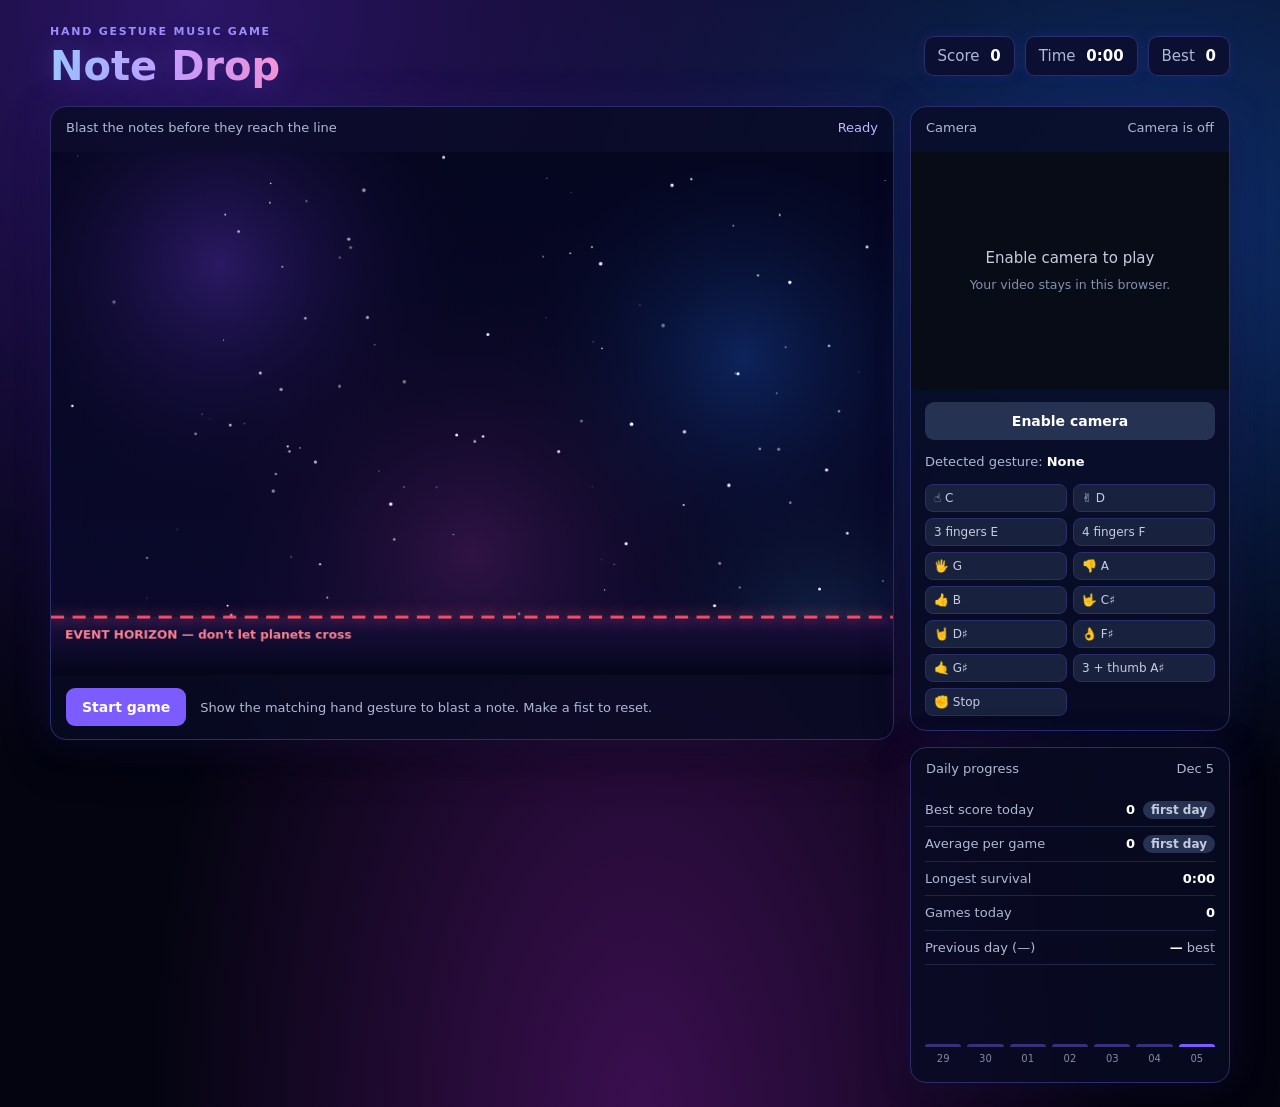
==== game.html @ d1600d1f "final structure" ====
<!doctype html>
<html lang="en">
<head>
  <meta charset="utf-8">
  <meta name="viewport" content="width=device-width, initial-scale=1">
  <title>Note Drop — Hand Gesture Game</title>
  <link rel="stylesheet" href="game%20css/note-drop.css">
</head>
<body>
  <main class="app">
    <header class="topbar">
      <div><p class="eyebrow">HAND GESTURE MUSIC GAME</p><h1>Note Drop</h1></div>
      <div class="scoreboard">
        <span>Score <b id="score">0</b></span>
        <span>Time <b id="timer">0:00</b></span>
        <span>Best <b id="best">0</b></span>
      </div>
    </header>

    <section class="layout">
      <section class="game-card" aria-label="Game">
        <div class="game-heading"><span>Blast the notes before they reach the line</span><span id="game-status">Ready</span></div>
        <div class="game-stage">
          <canvas id="game-canvas" width="900" height="560"></canvas>
          <div id="results-screen" class="results-screen" hidden>
            <div class="results-panel">
              <p class="results-kicker">RUN COMPLETE</p>
              <h2 id="results-title">Nice run!</h2>
              <p id="results-message" class="results-message"></p>
              <div class="results-stats">
                <div><span>Score</span><b id="final-score">0</b></div>
                <div><span>Time</span><b id="final-time">0:00</b></div>
                <div><span>Best</span><b id="final-best">0</b></div>
              </div>
              <button id="results-play-again" class="primary">Play again</button>
            </div>
          </div>
        </div>
        <div class="game-actions"><button id="start-button" class="primary">Start game</button><span>Show the matching hand gesture to blast a note. Make a fist to reset.</span></div>
      </section>

      <aside class="side">
        <div class="camera-card">
          <div class="game-heading"><span>Camera</span><span id="gesture-status">Camera is off</span></div>
          <div class="camera-view"><video id="camera-video" autoplay playsinline muted></video><div id="camera-placeholder">Enable camera to play<br><small>Your video stays in this browser.</small></div></div>
          <button id="camera-button" class="secondary">Enable camera</button>
          <div class="detected">Detected gesture: <b id="detected-gesture">None</b></div>
          <div class="legend">
            <span>☝️ C</span><span>✌️ D</span><span>3 fingers E</span><span>4 fingers F</span>
            <span>🖐 G</span><span>👎 A</span><span>👍 B</span><span>🤟 C♯</span>
            <span>🤘 D♯</span><span>👌 F♯</span><span>🤙 G♯</span><span>3 + thumb A♯</span>
            <span>✊ Stop</span>
          </div>
        </div>
        <div class="camera-card progress-card">
          <div class="game-heading"><span>Daily progress</span><span id="progress-date"></span></div>
          <div id="progress"></div>
        </div>
      </aside>
    </section>
  </main>
  <script type="module" src="game%20js/main.js"></script>
</body>
</html>
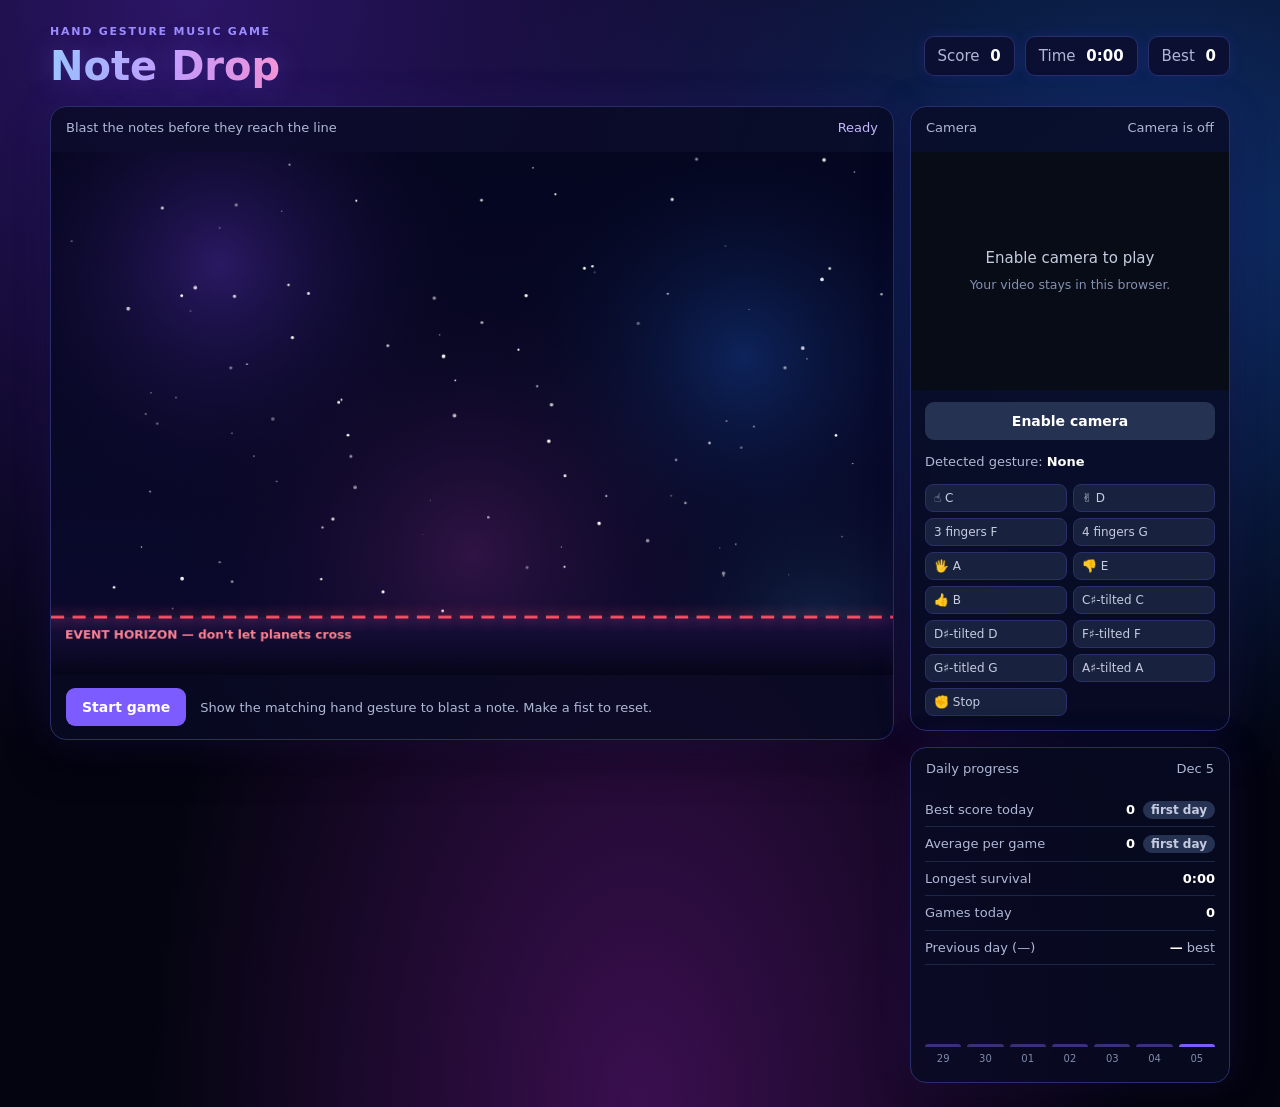
==== commit fdec4244: "Updated gestures in game" ====
--- a/game.html
+++ b/game.html
@@ -46,9 +46,9 @@
           <button id="camera-button" class="secondary">Enable camera</button>
           <div class="detected">Detected gesture: <b id="detected-gesture">None</b></div>
           <div class="legend">
-            <span>☝️ C</span><span>✌️ D</span><span>3 fingers E</span><span>4 fingers F</span>
-            <span>🖐 G</span><span>👎 A</span><span>👍 B</span><span>🤟 C♯</span>
-            <span>🤘 D♯</span><span>👌 F♯</span><span>🤙 G♯</span><span>3 + thumb A♯</span>
+            <span>☝️ C</span><span>✌️ D</span><span>3 fingers F</span><span>4 fingers G</span>
+            <span>🖐 A</span><span>👎 E</span><span>👍 B</span><span> C♯-tilted C</span>
+            <span>D♯-tilted D</span><span> F♯-tilted F</span><span> G♯-titled G</span><span>A♯-tilted A</span>
             <span>✊ Stop</span>
           </div>
         </div>
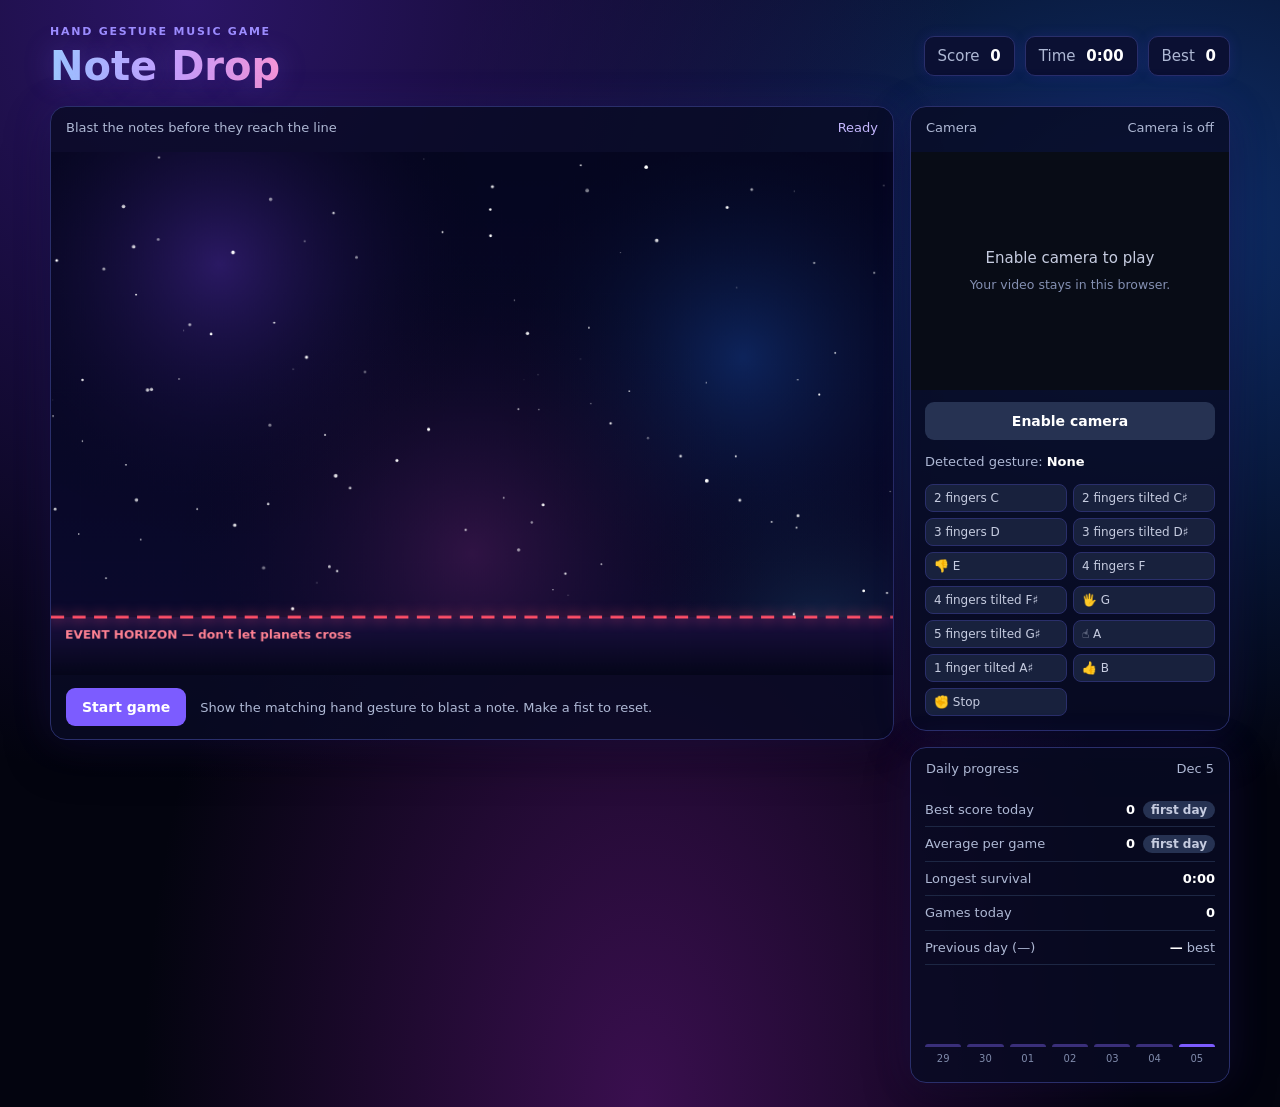
==== commit 6173e660: "moved outside" ====
--- a/game.html
+++ b/game.html
@@ -46,11 +46,11 @@
           <button id="camera-button" class="secondary">Enable camera</button>
           <div class="detected">Detected gesture: <b id="detected-gesture">None</b></div>
           <div class="legend">
-            <span>☝️ C</span><span>✌️ D</span><span>3 fingers F</span><span>4 fingers G</span>
-            <span>🖐 A</span><span>👎 E</span><span>👍 B</span><span> C♯-tilted C</span>
-            <span>D♯-tilted D</span><span> F♯-tilted F</span><span> G♯-titled G</span><span>A♯-tilted A</span>
-            <span>✊ Stop</span>
-          </div>
+  <span>2 fingers C</span><span>2 fingers tilted C♯</span><span>3 fingers D</span><span>3 fingers tilted D♯</span>
+  <span>👎 E</span><span>4 fingers F</span><span>4 fingers tilted F♯</span><span>🖐 G</span>
+  <span>5 fingers tilted G♯</span><span>☝️ A</span><span>1 finger tilted A♯</span><span>👍 B</span>
+  <span>✊ Stop</span>
+</div>
         </div>
         <div class="camera-card progress-card">
           <div class="game-heading"><span>Daily progress</span><span id="progress-date"></span></div>
